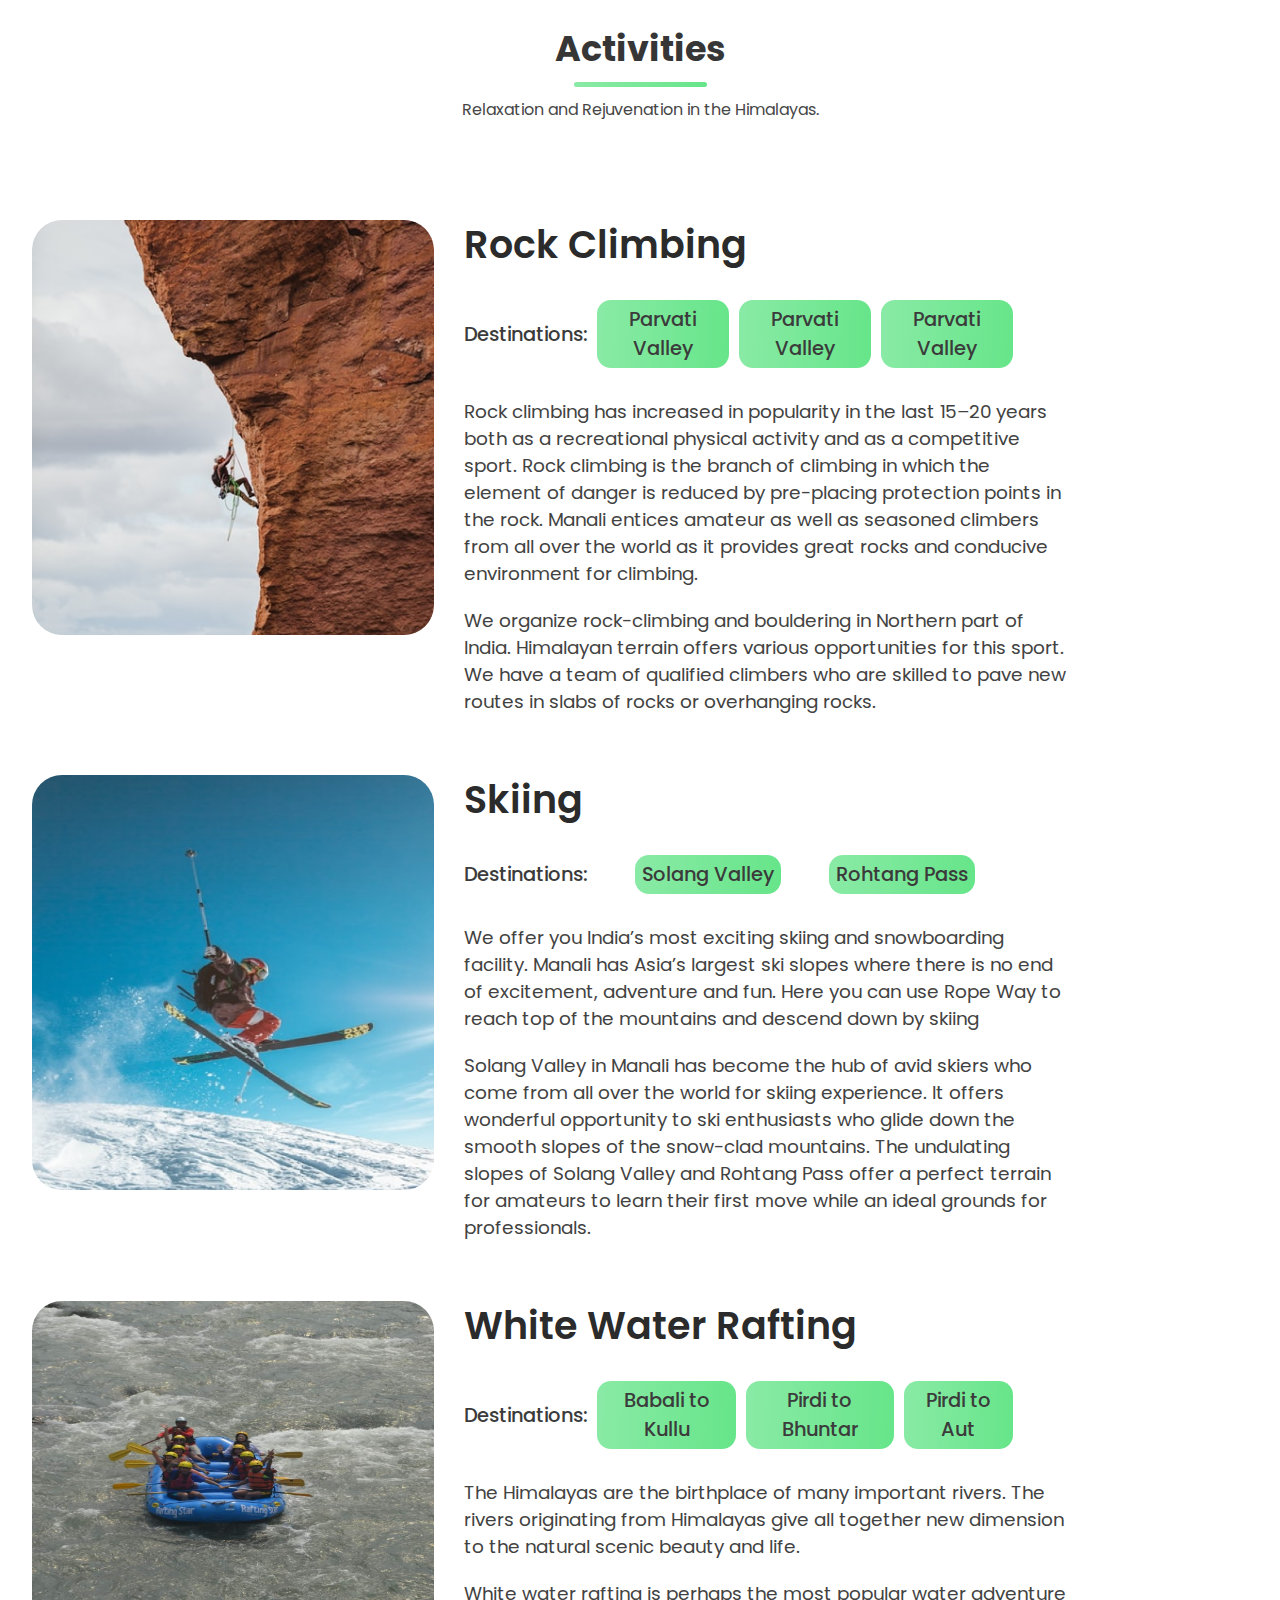
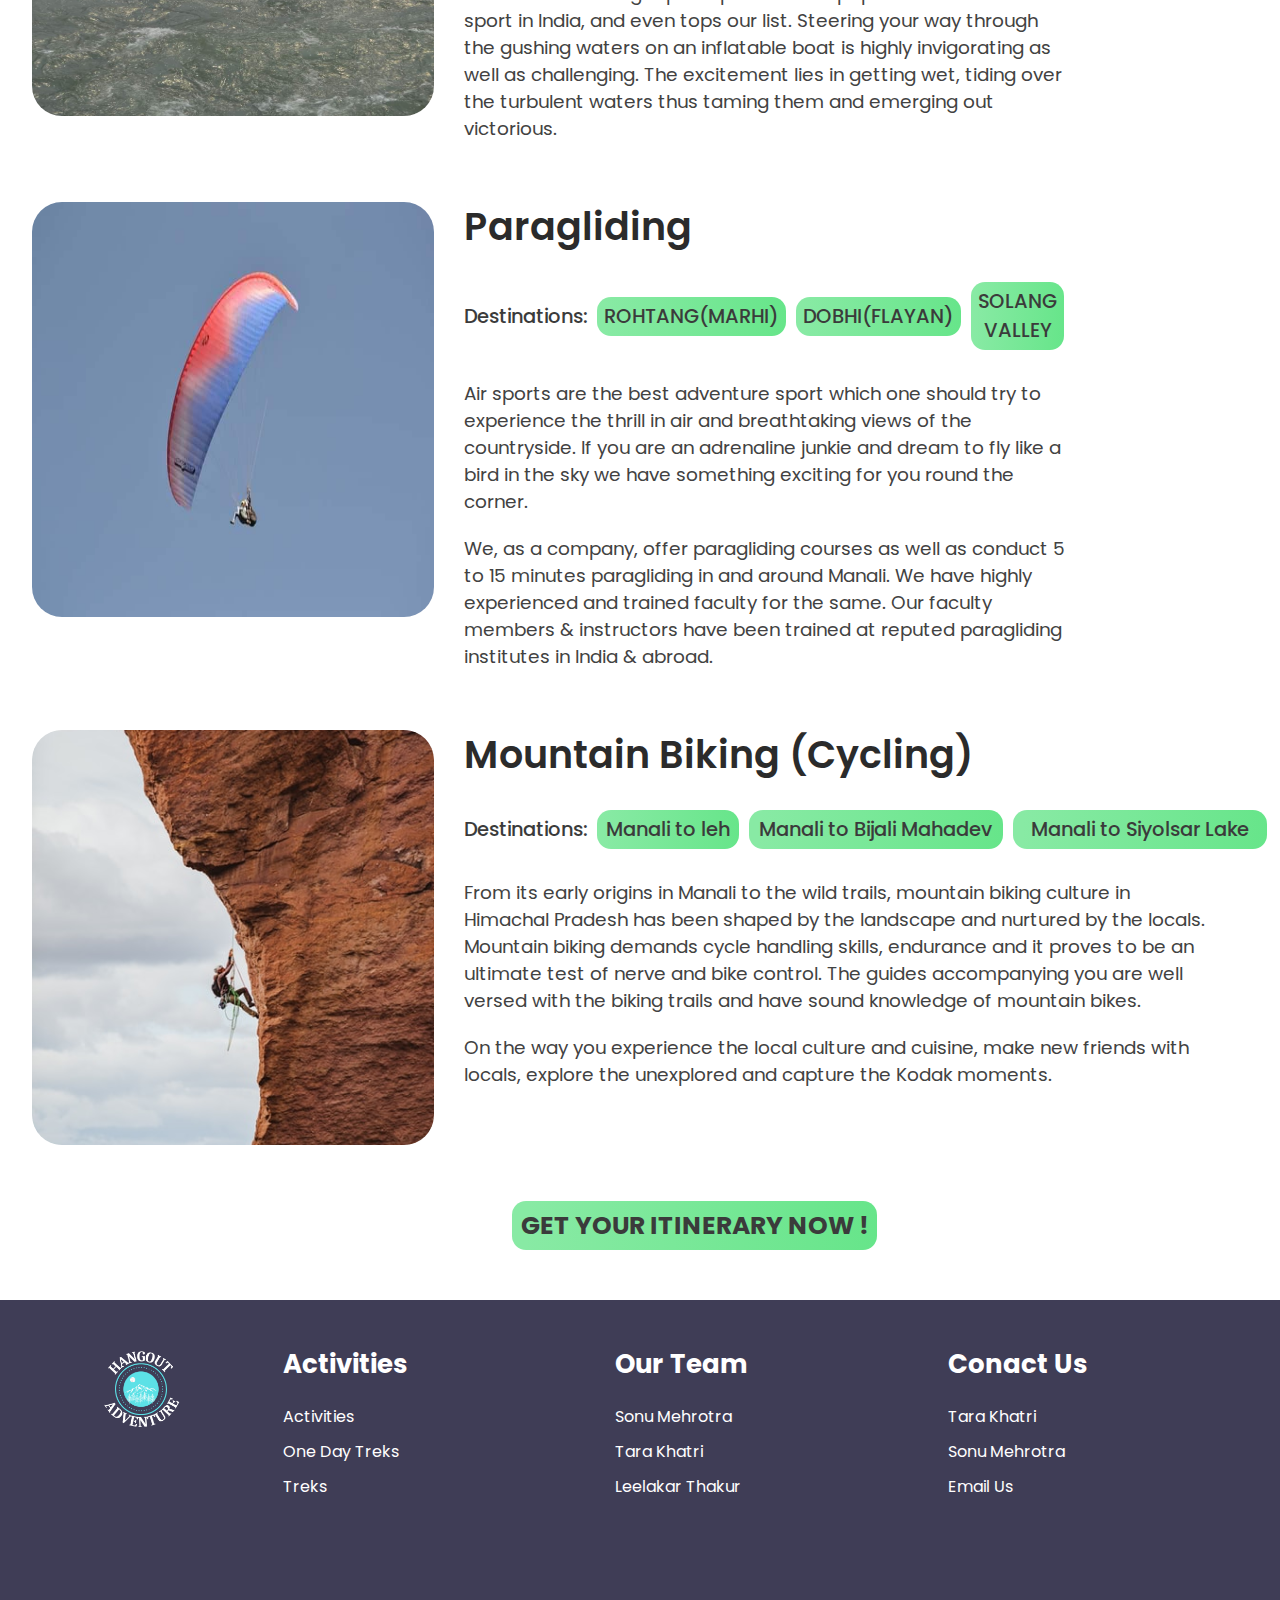
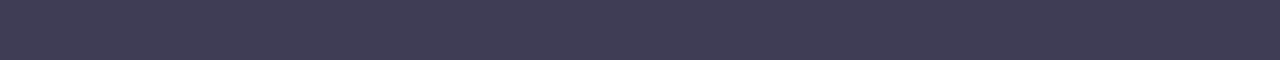
==== activities.html @ c587bbd1 "Add files via upload" ====
<!DOCTYPE html>
<html lang="en">
  <head>
    <meta charset="UTF-8" />
    <meta http-equiv="X-UA-Compatible" content="IE=edge" />
    <meta name="viewport" content="width=device-width, initial-scale=1.0" />
    <title>Activities</title>
    <link rel="stylesheet" href="./css/activities.css" />
    <link rel="shortcut icon" href="./assets/logo.ico" type="image/x-icon" />

    <link rel="preconnect" href="https://fonts.googleapis.com" />
    <link rel="preconnect" href="https://fonts.gstatic.com" crossorigin />
    <link
      href="https://fonts.googleapis.com/css2?family=Poppins:wght@300;400;500;600;700&display=swap"
      rel="stylesheet"
    />
  </head>
  <body>
    <div class="hero-sec2">
      <h1>Activities</h1>
      <div class="blue-line"></div>
      <p class="desc-sec2">Relaxation and Rejuvenation in the Himalayas.</p>
    </div>
    <div class="main">
      <div class="activity activity-1">
        <div class="left">
          <img src="./assets/rocks.png" alt="" class="activity-image" />
        </div>
        <div class="right">
          <h1 class="name">Rock Climbing</h1>
          <div class="destinations">
            Destinations:
            <div class="labels">
              <p class="green-labels">Parvati Valley</p>
              <p class="green-labels">Parvati Valley</p>
              <p class="green-labels">Parvati Valley</p>
            </div>
          </div>
          <div class="desc">
            Rock climbing has increased in popularity in the last 15–20 years
            both as a recreational physical activity and as a competitive sport.
            Rock climbing is the branch of climbing in which the element of
            danger is reduced by pre-placing protection points in the rock.
            Manali entices amateur as well as seasoned climbers from all over
            the world as it provides great rocks and conducive environment for
            climbing.
            <p>
              We organize rock-climbing and bouldering in Northern part of
              India. Himalayan terrain offers various opportunities for this
              sport. We have a team of qualified climbers who are skilled to
              pave new routes in slabs of rocks or overhanging rocks.
            </p>
          </div>
        </div>
      </div>

      <div class="activity activity-2">
        <div class="left">
          <img src="./assets/skii.png" alt="" class="activity-image" />
        </div>
        <div class="right">
          <h1 class="name">Skiing</h1>
          <div class="destinations">
            Destinations:
            <div class="labels">
              <p class="green-labels">Solang Valley</p>
              <p class="green-labels">Rohtang Pass</p>
            </div>
          </div>
          <div class="desc">
            We offer you India’s most exciting skiing and snowboarding facility.
            Manali has Asia’s largest ski slopes where there is no end of
            excitement, adventure and fun. Here you can use Rope Way to reach
            top of the mountains and descend down by skiing
            <p>
              Solang Valley in Manali has become the hub of avid skiers who come
              from all over the world for skiing experience. It offers wonderful
              opportunity to ski enthusiasts who glide down the smooth slopes of
              the snow-clad mountains. The undulating slopes of Solang Valley
              and Rohtang Pass offer a perfect terrain for amateurs to learn
              their first move while an ideal grounds for professionals.
            </p>
          </div>
        </div>
      </div>

      <div class="activity activity-3">
        <div class="left">
          <img src="./assets/rafting.jpeg" alt="" class="activity-image" />
        </div>
        <div class="right">
          <h1 class="name">White Water Rafting</h1>
          <div class="destinations">
            Destinations:
            <div class="labels">
              <p class="green-labels">Babali to Kullu</p>
              <p class="green-labels">Pirdi to Bhuntar</p>
              <p class="green-labels">Pirdi to Aut</p>
            </div>
          </div>
          <div class="desc">
            The Himalayas are the birthplace of many important rivers. The
            rivers originating from Himalayas give all together new dimension to
            the natural scenic beauty and life.

            <p>
              White water rafting is perhaps the most popular water adventure
              sport in India, and even tops our list. Steering your way through
              the gushing waters on an inflatable boat is highly invigorating as
              well as challenging. The excitement lies in getting wet, tiding
              over the turbulent waters thus taming them and emerging out
              victorious.
            </p>
          </div>
        </div>
      </div>

      <div class="activity activity-4">
        <div class="left">
          <img src="./assets/para.jpeg" alt="" class="activity-image" />
        </div>
        <div class="right">
          <h1 class="name">Paragliding</h1>
          <div class="destinations">
            Destinations:
            <div class="labels">
              <p class="green-labels">ROHTANG(MARHI)</p>
              <p class="green-labels">DOBHI(FLAYAN)</p>
              <p class="green-labels">SOLANG VALLEY</p>
            </div>
          </div>
          <div class="desc">
            Air sports are the best adventure sport which one should try to
            experience the thrill in air and breathtaking views of the
            countryside. If you are an adrenaline junkie and dream to fly like a
            bird in the sky we have something exciting for you round the corner.

            <p>
              We, as a company, offer paragliding courses as well as conduct 5
              to 15 minutes paragliding in and around Manali. We have highly
              experienced and trained faculty for the same. Our faculty members
              & instructors have been trained at reputed paragliding institutes
              in India & abroad.
            </p>
          </div>
        </div>
      </div>

      <div class="activity activity-5">
        <div class="left">
          <img src="./assets/rocks.png" alt="" class="activity-image" />
        </div>
        <div class="right">
          <h1 class="name">Mountain biking (cycling)</h1>
          <div class="destinations">
            Destinations:
            <div class="labels">
              <p class="green-labels">Manali to leh</p>
              <p class="green-labels">Manali to Bijali Mahadev</p>
              <p class="green-labels">Manali to Siyolsar Lake</p>
            </div>
          </div>
          <div class="desc">
            From its early origins in Manali to the wild trails,
            mountain biking culture in Himachal Pradesh has been shaped by the
            landscape and nurtured by the locals. Mountain biking
            demands cycle handling skills, endurance and it proves to be an
            ultimate test of nerve and bike control. The guides accompanying you
            are well versed with the biking trails and have sound knowledge of
            mountain bikes. 

            <p>
              On the way you experience the local culture and cuisine, make new
              friends with locals, explore the unexplored and capture the Kodak
              moments.
            </p>
          </div>
        </div>
      </div>
    </div>

    <div class="link">
      <a href="https://forms.gle/tohA1swQLdwGYkLo7">Get your itinerary now !</a>
    </div>

    <footer>
      <div class="logo-div">
        <img src="./assets/logo-white.png" alt="" class="logo-white" />
      </div>
      <div class="activites-footer">
        <h2>Activities</h2>
        <p><a href="./activities.html"> Activities </a></p>
        <p><a href="./one_day.html"> One Day Treks </a></p>
        <p><a href="./treks.html"> Treks </a></p>
      </div>
      <div class="our-team-footer">
        <h2>Our Team</h2>
        <p><a href="./our_team.html"> Sonu Mehrotra </a></p>
        <p><a href="./our_team.html"> Tara Khatri </a></p>
        <p><a href="./our_team.html"> Leelakar Thakur </a></p>
      </div>
      <div class="contact-us">
        <h2>Conact Us</h2>
        <p><a href="https://wa.me/919816393460"> Tara Khatri </a></p>
        <p><a href="https://wa.me/919926322316"> Sonu Mehrotra </a></p>
        <p>
          <a target="_blank" href="mailto:hangoutadventure2018@gmail.com">
            Email Us
          </a>
        </p>
      </div>
    </footer>
  </body>
</html>
---- css/activities.css ----
* {
  margin: 0;
  padding: 0;
  box-sizing: border-box;
}

body {
  font-family: "Poppins", sans-serif;
  overflow-x: hidden;
}

a{
  text-decoration: none;
  color: white;
}

.hero-sec2 {
  margin: 20px auto 0 auto;
  height: 200px;
  width: 400px;
  text-align: center;
}

.hero-sec2 h1 {
  font-size: 35px;
  line-height: 57px;
  text-transform: capitalize;
  color: #363636;
  font-weight: 700;
}

.blue-line {
  margin: 5px auto;
  width: 133px;
  height: 5px;
  background: linear-gradient(92.36deg, #88eaa4 4.32%, #5fe484 121.38%);
  border-radius: 6px;
}

.hero-sec2 p {
  margin-top: 10px;
  color: #464646;
  font-weight: 400;
}

.main {
  margin: 0 auto;
  width: 95%;
}

.activity {
  width: 100%;
  display: flex;
}

.activity:not(:first-child) {
  margin-top: 60px;
}

.activity:last-child {
  margin-bottom: 50px;
}

.left img {
  height: 415px;
  width: 402px;
  border-radius: 30px;
}

.right {
  margin-left: 30px;
}

.name {
  font-style: normal;
  font-weight: 600;
  font-size: 38px;
  line-height: 50px;
  text-transform: capitalize;

  color: #2b2b2b;
}

.destinations {
  display: flex;
  width: 70%;
  justify-content: start;
  align-items: center;
  margin: 30px 0;
  font-style: normal;
  font-weight: 500;
  font-size: 19.5px;
  color: #3b3b3b;
}

.labels {
  display: flex;
  width: 100%;
  align-items: center;
  justify-content: space-evenly;
}

.green-labels {
  background: linear-gradient(92.36deg, #88eaa4 4.32%, #5fe484 121.38%);
  border-radius: 14px;
  padding: 5px 7px;
  margin-left: 10px;
  text-align: center;
}

.activity-5 .green-labels:first-child {
  width: 30%;
}

.activity-5 .green-labels:not(:first-child) {
  width: 370px;
}

.desc {
  width: 77%;
  font-size: 18.5px;
  font-weight: 400;
  color: rgb(66, 66, 66);
}

.desc p {
  margin-top: 20px;
}

footer {
  height: 40vh;
  background: #3f3d56;
  width: 100%;
  display: flex;
  align-items: center;
  justify-content: space-evenly;
}

footer .logo-div {
  height: 75%;
  display: flex;
  align-items: flex-start;
  justify-content: start;
  margin-bottom: 45px;
}

footer .logo-div .logo-white {
  height: 130px;
  width: 130px;
}

.activites-footer,
.our-team-footer,
.contact-us {
  height: 75%;
  width: 20%;
  display: flex;
  flex-direction: column;
}

.activites-footer h2,
.our-team-footer h2,
.contact-us h2 {
  color: white;
  font-size: 26px;
  margin-bottom: 10px;
}

.activites-footer p,
.our-team-footer p,
.contact-us p {
  color: rgb(202, 202, 202);
  margin-top: 10px;
  cursor: pointer;
}
.link {
  position: relative;
  left: 50%;
  transform: translateX(-10%);
  margin-bottom: 55px;
  margin-top: 55px;
}

.link a {
  background: linear-gradient(92.36deg, #88eaa4 4.32%, #5fe484 121.38%);
  border-radius: 14px;
  padding: 7px 9px;
  text-decoration: none;
  color: #3b3b3b;
  font-size: 25px;
  font-weight: bold;
  text-transform: uppercase;
}

/* media Q */
@media only screen and (max-width: 490px) {
  html,
  body {
    overflow-y: scroll;
    overflow-x: hidden !important;
  }

  .hero-sec2 {
    margin: 0 auto;
    margin-top: 50px;
  }
  .hero-sec2 h1 {
    font-size: 32px;
  }

  .activity {
    width: 90%;
    flex-wrap: wrap;
  }

  .right {
    align-items: flex-start;
    margin-right: 20px;
    position: relative;
    left: -20px;
  }

  .destinations {
    flex-wrap: wrap;
    align-items: flex-start;
    overflow-x: scroll;
    /* background: red; */
  }
  .left{
    display: flex;
  }
  .left img{
    margin: 0 auto;
    width: 95vw;
  }

  .labels {
    align-items: flex-start;
    justify-content: left;
    overflow-x: scroll;
    align-items: center;
  }

  .green-labels {
    font-size: 14px;
    width: 180px;
    margin-left: 3px;
  }

  .name {
    font-size: 25px;
  }

  .destinations {
    font-size: 17px;
  }

  .desc {
    font-size: 16px;
    width: 90vw !important;
  }

  .desc p {
    width: 90vw;
  }

  .desc:last-child {
    width: 45%;
  }

  .link{
    margin: 0 auto;
  }

}
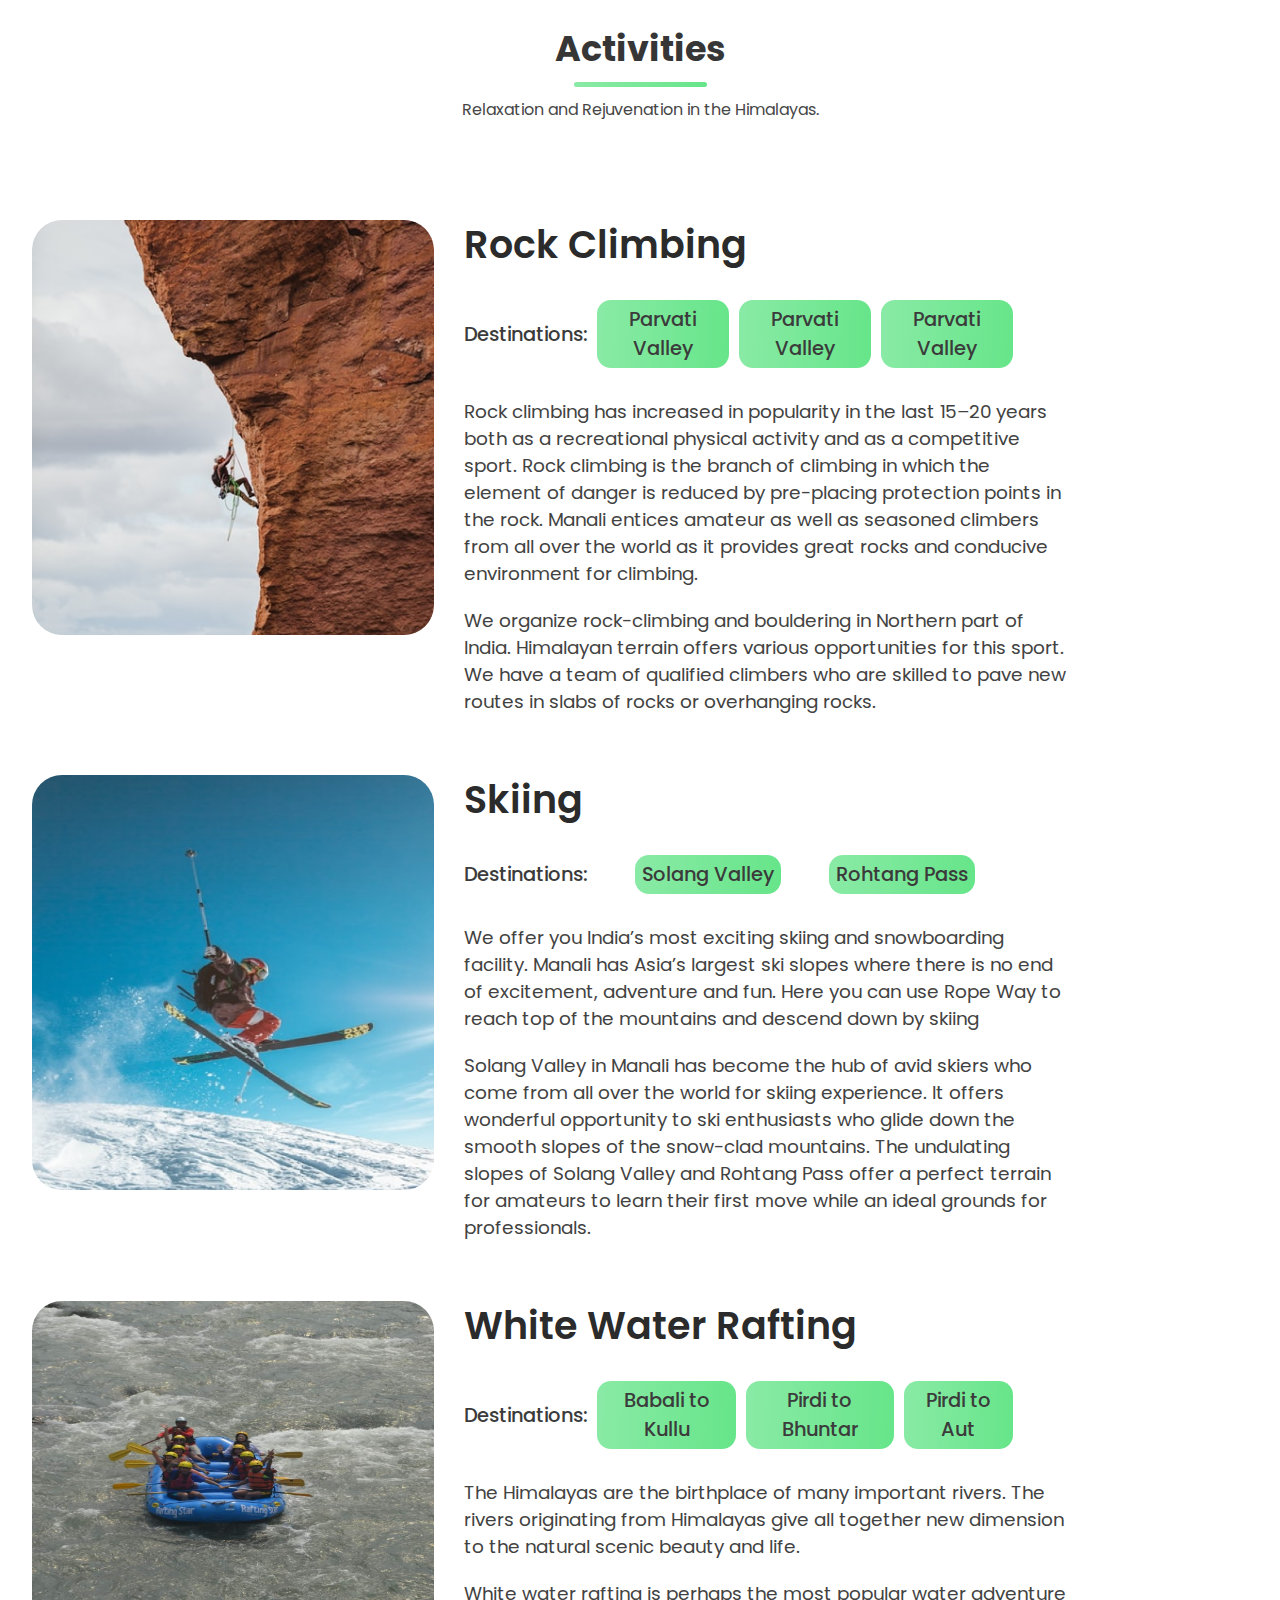
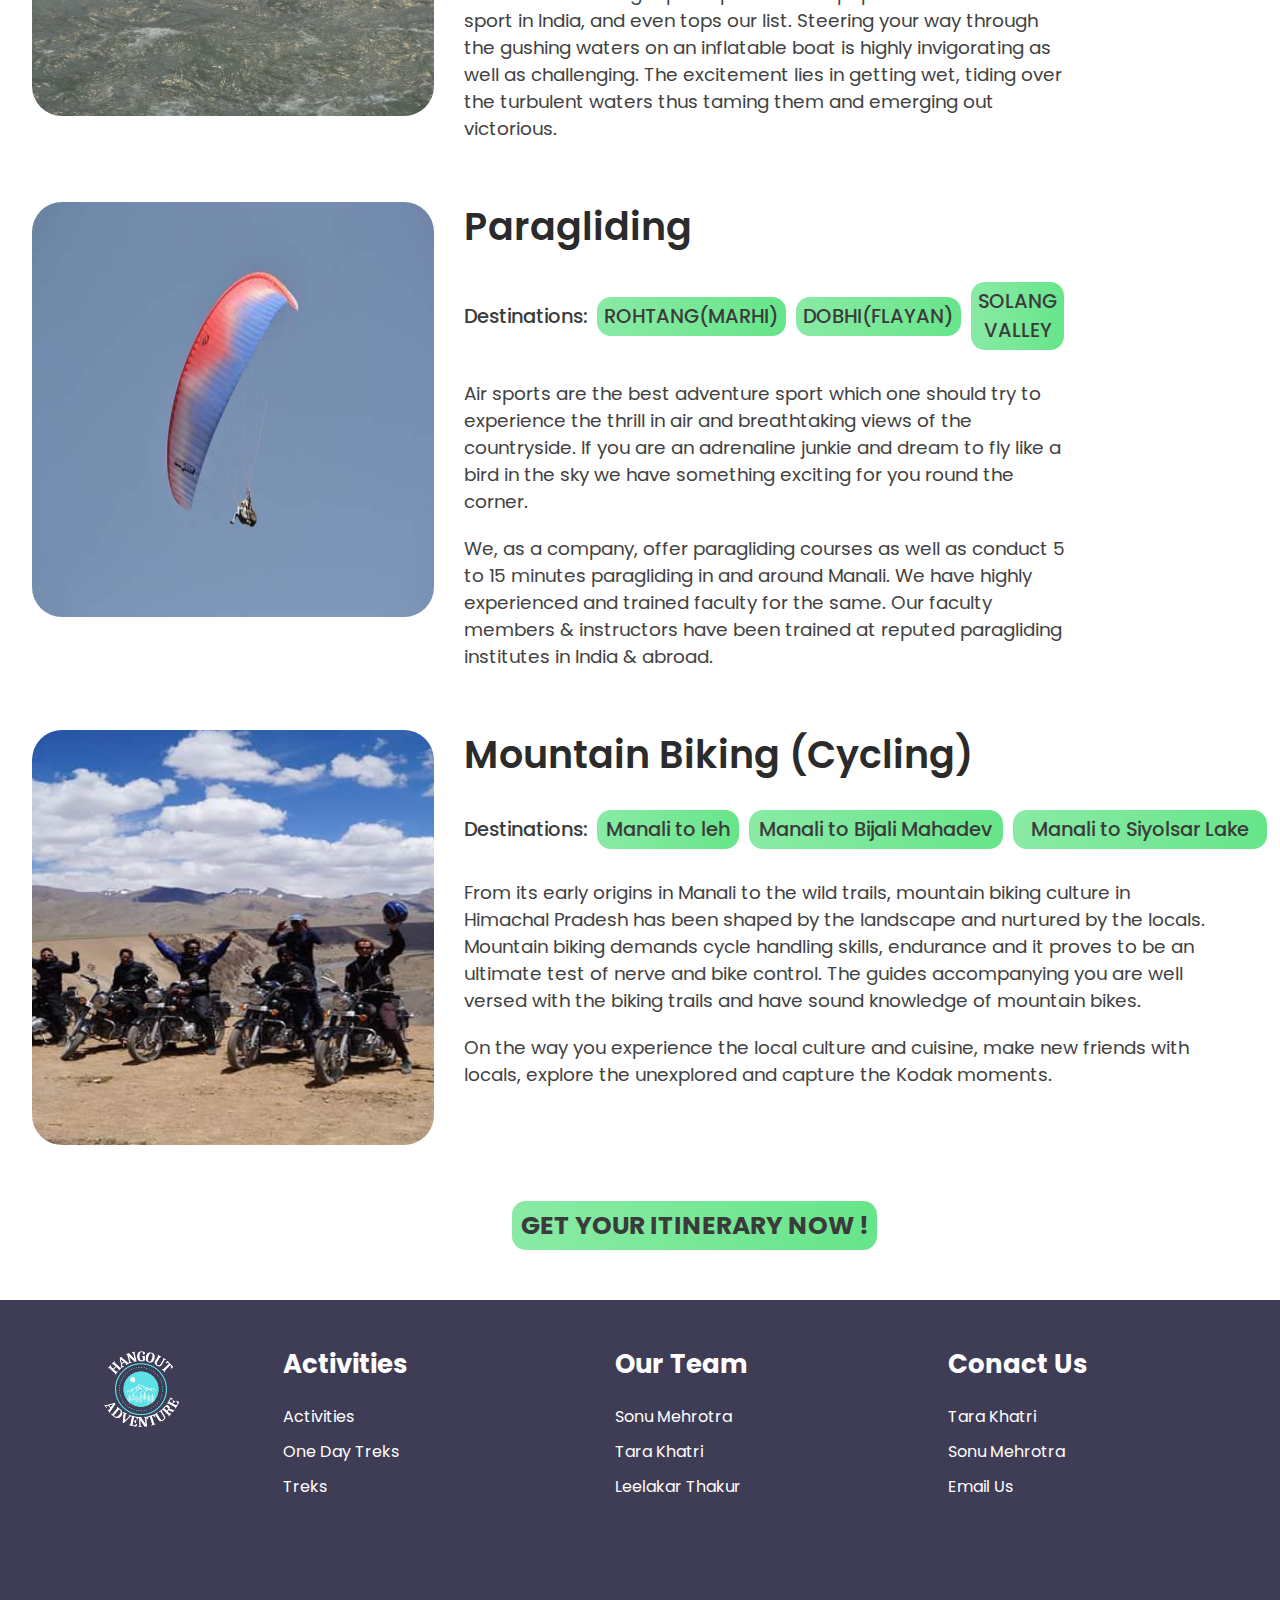
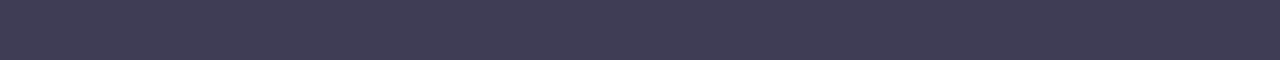
==== commit 18052753: "changed image" ====
--- a/activities.html
+++ b/activities.html
@@ -148,7 +148,7 @@
 
       <div class="activity activity-5">
         <div class="left">
-          <img src="./assets/rocks.png" alt="" class="activity-image" />
+          <img src="./assets/bike.png" alt="" class="activity-image" />
         </div>
         <div class="right">
           <h1 class="name">Mountain biking (cycling)</h1>
